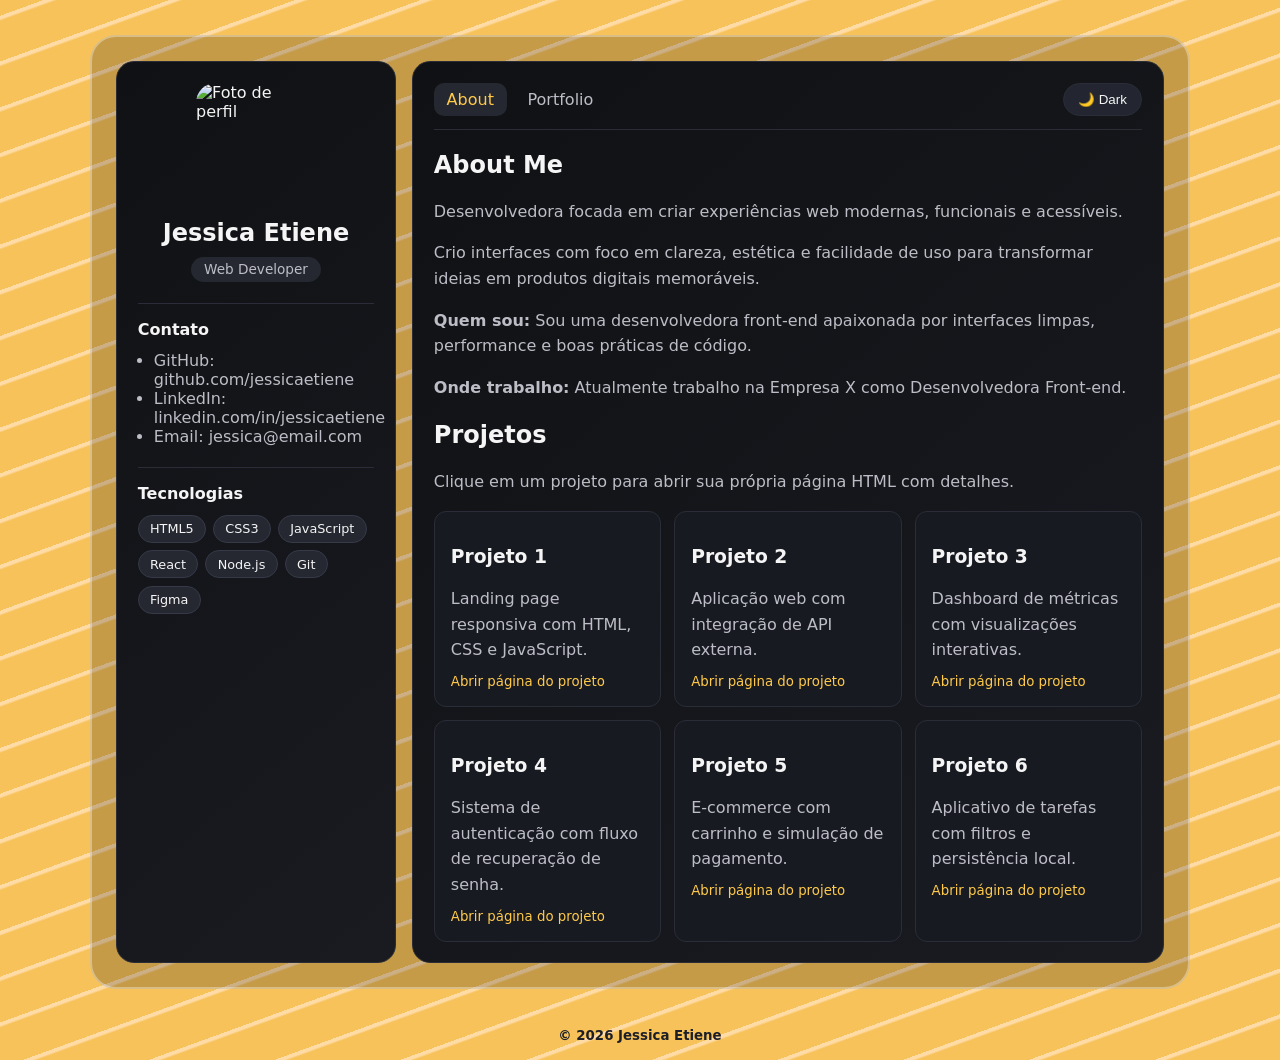
==== index.html @ 8d997193 "Atualiza layout do portfólio e cria páginas individuais de projetos" ====
<!DOCTYPE html>
<html lang="pt-BR">
  <head>
    <meta charset="UTF-8" />
    <meta name="viewport" content="width=device-width, initial-scale=1.0" />
    <title>Portfólio | Jessica Etiene</title>
    <link rel="stylesheet" href="styles.css" />
  </head>
  <body>
    <div class="page-shell">
      <aside class="sidebar card">
        <img id="fotoPerfil" class="avatar" src="" alt="Foto de perfil" />
        <h1 id="nome"></h1>
        <p class="role">Web Developer</p>

        <div class="sidebar-block">
          <h2>Contato</h2>
          <ul id="contatos" class="contact-list"></ul>
        </div>

        <div class="sidebar-block">
          <h2>Tecnologias</h2>
          <div id="badgesTecnologias" class="badges"></div>
        </div>
      </aside>

      <main class="content card">
        <header class="content-header">
          <nav>
            <a href="#sobre" class="nav-link active">About</a>
            <a href="#projetos" class="nav-link">Portfolio</a>
          </nav>
          <button id="themeToggle" class="theme-toggle" type="button" aria-label="Alternar tema">🌙 Dark</button>
        </header>

        <section id="sobre" class="section">
          <h2>About Me</h2>
          <p id="bio"></p>
          <p id="sobreTexto"></p>
          <p><strong>Quem sou:</strong> <span id="quemSou"></span></p>
          <p><strong>Onde trabalho:</strong> <span id="ondeTrabalho"></span></p>
        </section>

        <section id="projetos" class="section">
          <h2>Projetos</h2>
          <p>Clique em um projeto para abrir sua própria página HTML com detalhes.</p>
          <div id="listaProjetos" class="project-grid"></div>
        </section>
      </main>
    </div>

    <footer>
      <small>© <span id="ano"></span> <span id="assinatura"></span></small>
    </footer>

    <script src="script.js"></script>
  </body>
</html>
---- styles.css ----
:root {
  --bg: #f7c25a;
  --bg-lines: rgba(255, 153, 0, 0.35);
  --panel: #101114;
  --panel-2: #1a1b21;
  --text: #f5f5f5;
  --muted: #bdbdc7;
  --accent: #ffca4a;
  --border: #2a2d37;
}

body.dark {
  --bg: #0f1117;
  --bg-lines: rgba(255, 255, 255, 0.04);
}

* { box-sizing: border-box; }

body {
  margin: 0;
  font-family: Inter, system-ui, sans-serif;
  color: var(--text);
  background: repeating-linear-gradient(-20deg, var(--bg), var(--bg) 38px, var(--bg-lines) 40px, var(--bg-lines) 43px);
  min-height: 100vh;
}

.page-shell {
  width: min(1100px, 94%);
  margin: 2.2rem auto;
  padding: 1.5rem;
  border-radius: 26px;
  border: 2px solid rgba(255, 255, 255, 0.35);
  background: rgba(0, 0, 0, 0.2);
  display: grid;
  grid-template-columns: 280px 1fr;
  gap: 1rem;
}

.card { background: linear-gradient(140deg, var(--panel), var(--panel-2)); border: 1px solid var(--border); border-radius: 18px; }
.sidebar { padding: 1.3rem; }
.avatar { width: 120px; height: 120px; border-radius: 20px; object-fit: cover; display: block; margin: 0 auto 1rem; }
.sidebar h1 { margin: 0; text-align: center; }
.role { margin: .6rem auto 1rem; width: fit-content; padding: .3rem .8rem; border-radius: 999px; background: #252831; color: var(--muted); font-size: .85rem; }
.sidebar-block { margin-top: 1.3rem; padding-top: 1rem; border-top: 1px solid var(--border); }
.sidebar-block h2 { font-size: 1rem; margin: 0 0 .75rem; }
.contact-list { margin: 0; padding-left: 1rem; color: var(--muted); }
.badges { display: flex; flex-wrap: wrap; gap: .45rem; }
.badge { background: #252831; border: 1px solid #363948; border-radius: 999px; padding: .35rem .7rem; font-size: .8rem; }

.content { padding: 1.3rem; }
.content-header { display: flex; justify-content: space-between; align-items: center; padding-bottom: .8rem; border-bottom: 1px solid var(--border); }
nav { display: flex; gap: .5rem; }
.nav-link { color: var(--muted); text-decoration: none; padding: .45rem .8rem; border-radius: 10px; }
.nav-link.active, .nav-link:hover { background: #252831; color: var(--accent); }
.section { margin-top: 1.3rem; }
.section h2 { margin-top: 0; }
.section p { color: var(--muted); line-height: 1.6; }

.theme-toggle, .btn {
  border: 1px solid var(--border);
  background: #232630;
  color: var(--text);
  border-radius: 999px;
  padding: .5rem .9rem;
  cursor: pointer;
  text-decoration: none;
}

.project-grid { display: grid; grid-template-columns: repeat(auto-fit, minmax(210px, 1fr)); gap: .8rem; }
.project { display: block; padding: 1rem; border-radius: 12px; border: 1px solid var(--border); background: #181a22; text-decoration: none; color: var(--text); }
.project p { margin: .5rem 0; }
.project small { color: var(--accent); }
.project:hover { transform: translateY(-2px); border-color: #45495f; }

.project-page-wrapper { width: min(900px, 94%); margin: 2.2rem auto; }
.project-page { padding: 1.4rem; }
.project-page .top-actions { display: flex; justify-content: space-between; }

footer { text-align: center; color: #1d1f28; font-weight: 700; padding-bottom: 1rem; }
body.dark footer { color: var(--muted); }

@media (max-width: 860px) {
  .page-shell { grid-template-columns: 1fr; }
}
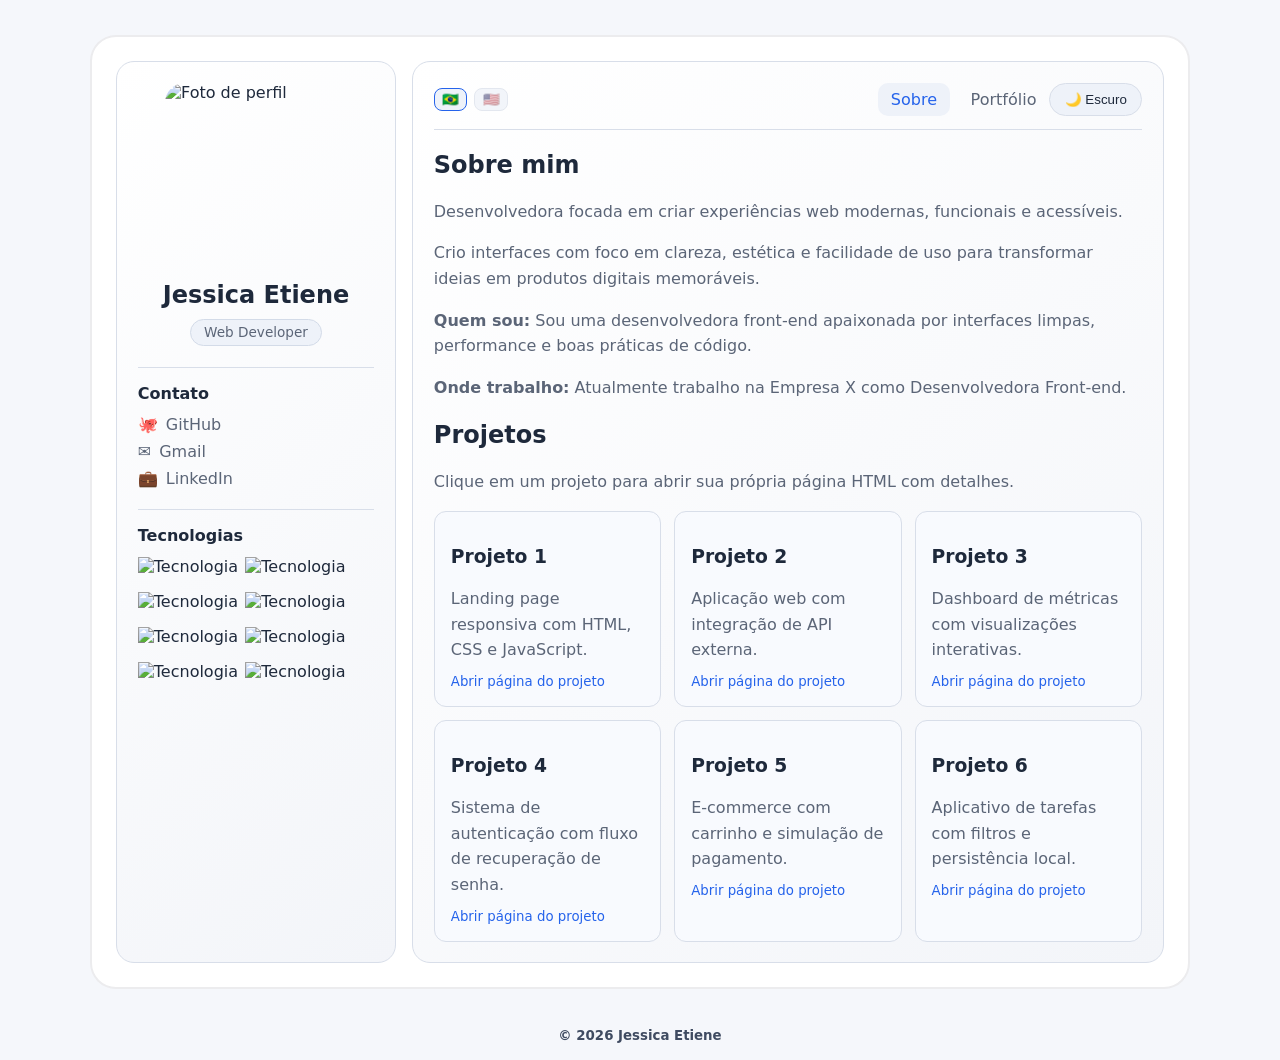
==== commit dfd69b13: "Atualiza perfil com i18n, contatos com ícones e novas badges" ====
--- a/index.html
+++ b/index.html
@@ -14,21 +14,25 @@
         <p class="role">Web Developer</p>
 
         <div class="sidebar-block">
-          <h2>Contato</h2>
+          <h2 id="contatoTitulo">Contato</h2>
           <ul id="contatos" class="contact-list"></ul>
         </div>
 
         <div class="sidebar-block">
-          <h2>Tecnologias</h2>
+          <h2 id="tecnologiasTitulo">Tecnologias</h2>
           <div id="badgesTecnologias" class="badges"></div>
         </div>
       </aside>
 
       <main class="content card">
         <header class="content-header">
+          <div class="header-right">
+            <button class="lang-btn" data-lang="pt" type="button" aria-label="Português">🇧🇷</button>
+            <button class="lang-btn" data-lang="en" type="button" aria-label="English">🇺🇸</button>
+          </div>
           <nav>
-            <a href="#sobre" class="nav-link active">About</a>
-            <a href="#projetos" class="nav-link">Portfolio</a>
+            <a href="#sobre" id="navSobre" class="nav-link active">About</a>
+            <a href="#projetos" id="navPortfolio" class="nav-link">Portfolio</a>
           </nav>
           <button id="themeToggle" class="theme-toggle" type="button" aria-label="Alternar tema">🌙 Dark</button>
         </header>
@@ -37,13 +41,13 @@
           <h2>About Me</h2>
           <p id="bio"></p>
           <p id="sobreTexto"></p>
-          <p><strong>Quem sou:</strong> <span id="quemSou"></span></p>
-          <p><strong>Onde trabalho:</strong> <span id="ondeTrabalho"></span></p>
+          <p><strong id="quemSouLabel">Quem sou:</strong> <span id="quemSou"></span></p>
+          <p><strong id="ondeTrabalhoLabel">Onde trabalho:</strong> <span id="ondeTrabalho"></span></p>
         </section>
 
         <section id="projetos" class="section">
           <h2>Projetos</h2>
-          <p>Clique em um projeto para abrir sua própria página HTML com detalhes.</p>
+          <p id="projetosHint">Clique em um projeto para abrir sua própria página HTML com detalhes.</p>
           <div id="listaProjetos" class="project-grid"></div>
         </section>
       </main>
--- a/styles.css
+++ b/styles.css
@@ -1,84 +1,55 @@
 :root {
-  --bg: #f7c25a;
-  --bg-lines: rgba(255, 153, 0, 0.35);
-  --panel: #101114;
-  --panel-2: #1a1b21;
-  --text: #f5f5f5;
-  --muted: #bdbdc7;
-  --accent: #ffca4a;
-  --border: #2a2d37;
+  --bg: #f5f7fb;
+  --bg-lines: transparent;
+  --page-shell-border: rgba(15, 23, 42, 0.08);
+  --page-shell-bg: rgba(255, 255, 255, 0.92);
+  --panel: #ffffff;
+  --panel-2: #f3f5f9;
+  --text: #1e293b;
+  --muted: #5b6577;
+  --accent: #2563eb;
+  --border: #d8dee9;
+  --chip-bg: #eef2f9;
+  --chip-border: #d3dbe8;
+  --surface-strong: #f8fafe;
+  --footer: #3f4b61;
 }
-
-body.dark {
-  --bg: #0f1117;
-  --bg-lines: rgba(255, 255, 255, 0.04);
-}
-
+body.dark { --bg: #1e1f29; --bg-lines: transparent; --page-shell-border: rgba(189, 147, 249, 0.35); --page-shell-bg: rgba(20, 21, 32, 0.88); --panel: #282a36; --panel-2: #21222c; --text: #f8f8f2; --muted: #c8c9d4; --accent: #bd93f9; --border: #44475a; --chip-bg: #343746; --chip-border: #4f5369; --surface-strong: #1f202b; --footer: #a9acbf; }
 * { box-sizing: border-box; }
-
-body {
-  margin: 0;
-  font-family: Inter, system-ui, sans-serif;
-  color: var(--text);
-  background: repeating-linear-gradient(-20deg, var(--bg), var(--bg) 38px, var(--bg-lines) 40px, var(--bg-lines) 43px);
-  min-height: 100vh;
-}
-
-.page-shell {
-  width: min(1100px, 94%);
-  margin: 2.2rem auto;
-  padding: 1.5rem;
-  border-radius: 26px;
-  border: 2px solid rgba(255, 255, 255, 0.35);
-  background: rgba(0, 0, 0, 0.2);
-  display: grid;
-  grid-template-columns: 280px 1fr;
-  gap: 1rem;
-}
-
+body { margin: 0; font-family: Inter, system-ui, sans-serif; color: var(--text); background: var(--bg); min-height: 100vh; }
+.page-shell { width: min(1100px, 94%); margin: 2.2rem auto; padding: 1.5rem; border-radius: 26px; border: 2px solid var(--page-shell-border); background: var(--page-shell-bg); display: grid; grid-template-columns: 280px 1fr; gap: 1rem; }
 .card { background: linear-gradient(140deg, var(--panel), var(--panel-2)); border: 1px solid var(--border); border-radius: 18px; }
 .sidebar { padding: 1.3rem; }
-.avatar { width: 120px; height: 120px; border-radius: 20px; object-fit: cover; display: block; margin: 0 auto 1rem; }
+.avatar { width: 182px; height: 182px; border-radius: 20px; object-fit: cover; display: block; margin: 0 auto 1rem; }
 .sidebar h1 { margin: 0; text-align: center; }
-.role { margin: .6rem auto 1rem; width: fit-content; padding: .3rem .8rem; border-radius: 999px; background: #252831; color: var(--muted); font-size: .85rem; }
+.role { margin: .6rem auto 1rem; width: fit-content; padding: .3rem .8rem; border-radius: 999px; background: var(--chip-bg); color: var(--muted); font-size: .85rem; border: 1px solid var(--chip-border); }
 .sidebar-block { margin-top: 1.3rem; padding-top: 1rem; border-top: 1px solid var(--border); }
 .sidebar-block h2 { font-size: 1rem; margin: 0 0 .75rem; }
-.contact-list { margin: 0; padding-left: 1rem; color: var(--muted); }
+.contact-list { margin: 0; padding-left: 0; list-style: none; color: var(--muted); }
+.contact-list li { margin-bottom: .5rem; }
+.contact-list a { color: var(--muted); text-decoration: none; display: inline-flex; align-items: center; gap: .5rem; }
+.contact-list a:hover { color: var(--accent); }
 .badges { display: flex; flex-wrap: wrap; gap: .45rem; }
-.badge { background: #252831; border: 1px solid #363948; border-radius: 999px; padding: .35rem .7rem; font-size: .8rem; }
-
+.tech-badge { height: 28px; }
 .content { padding: 1.3rem; }
 .content-header { display: flex; justify-content: space-between; align-items: center; padding-bottom: .8rem; border-bottom: 1px solid var(--border); }
-nav { display: flex; gap: .5rem; }
+.header-right { display: flex; gap: .45rem; margin-right: auto; }
+.lang-btn { border: 1px solid var(--border); background: var(--chip-bg); border-radius: 8px; padding: .2rem .45rem; cursor: pointer; opacity: .7; }
+.lang-btn.active { opacity: 1; border-color: var(--accent); }
+nav { display: flex; gap: .5rem; margin-left: 1rem; }
 .nav-link { color: var(--muted); text-decoration: none; padding: .45rem .8rem; border-radius: 10px; }
-.nav-link.active, .nav-link:hover { background: #252831; color: var(--accent); }
+.nav-link.active, .nav-link:hover { background: var(--chip-bg); color: var(--accent); }
 .section { margin-top: 1.3rem; }
 .section h2 { margin-top: 0; }
 .section p { color: var(--muted); line-height: 1.6; }
-
-.theme-toggle, .btn {
-  border: 1px solid var(--border);
-  background: #232630;
-  color: var(--text);
-  border-radius: 999px;
-  padding: .5rem .9rem;
-  cursor: pointer;
-  text-decoration: none;
-}
-
+.theme-toggle, .btn { border: 1px solid var(--border); background: var(--chip-bg); color: var(--text); border-radius: 999px; padding: .5rem .9rem; cursor: pointer; text-decoration: none; }
 .project-grid { display: grid; grid-template-columns: repeat(auto-fit, minmax(210px, 1fr)); gap: .8rem; }
-.project { display: block; padding: 1rem; border-radius: 12px; border: 1px solid var(--border); background: #181a22; text-decoration: none; color: var(--text); }
+.project { display: block; padding: 1rem; border-radius: 12px; border: 1px solid var(--border); background: var(--surface-strong); text-decoration: none; color: var(--text); }
 .project p { margin: .5rem 0; }
 .project small { color: var(--accent); }
-.project:hover { transform: translateY(-2px); border-color: #45495f; }
-
+.project:hover { transform: translateY(-2px); border-color: var(--accent); }
 .project-page-wrapper { width: min(900px, 94%); margin: 2.2rem auto; }
 .project-page { padding: 1.4rem; }
 .project-page .top-actions { display: flex; justify-content: space-between; }
-
-footer { text-align: center; color: #1d1f28; font-weight: 700; padding-bottom: 1rem; }
-body.dark footer { color: var(--muted); }
-
-@media (max-width: 860px) {
-  .page-shell { grid-template-columns: 1fr; }
-}
+footer { text-align: center; color: var(--footer); font-weight: 700; padding-bottom: 1rem; }
+@media (max-width: 860px) { .page-shell { grid-template-columns: 1fr; } .content-header { flex-wrap: wrap; gap: .6rem; } nav { margin-left: 0; } }
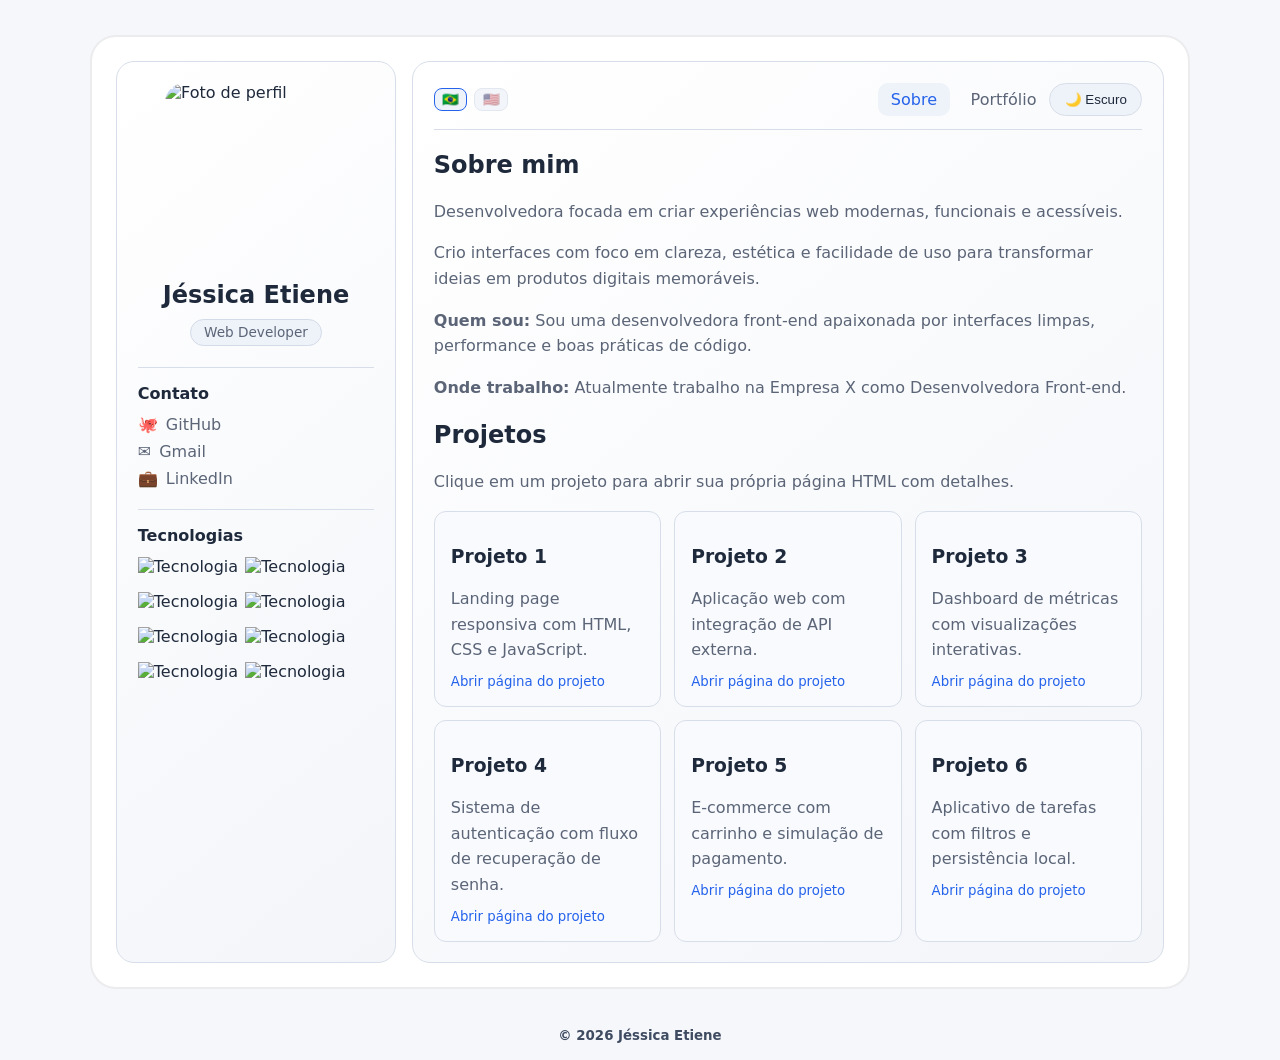
==== commit 0e8d6723: "Atualiza nome para Jéssica Etiene" ====
--- a/index.html
+++ b/index.html
@@ -3,7 +3,7 @@
   <head>
     <meta charset="UTF-8" />
     <meta name="viewport" content="width=device-width, initial-scale=1.0" />
-    <title>Portfólio | Jessica Etiene</title>
+    <title>Portfólio | Jéssica Etiene</title>
     <link rel="stylesheet" href="styles.css" />
   </head>
   <body>
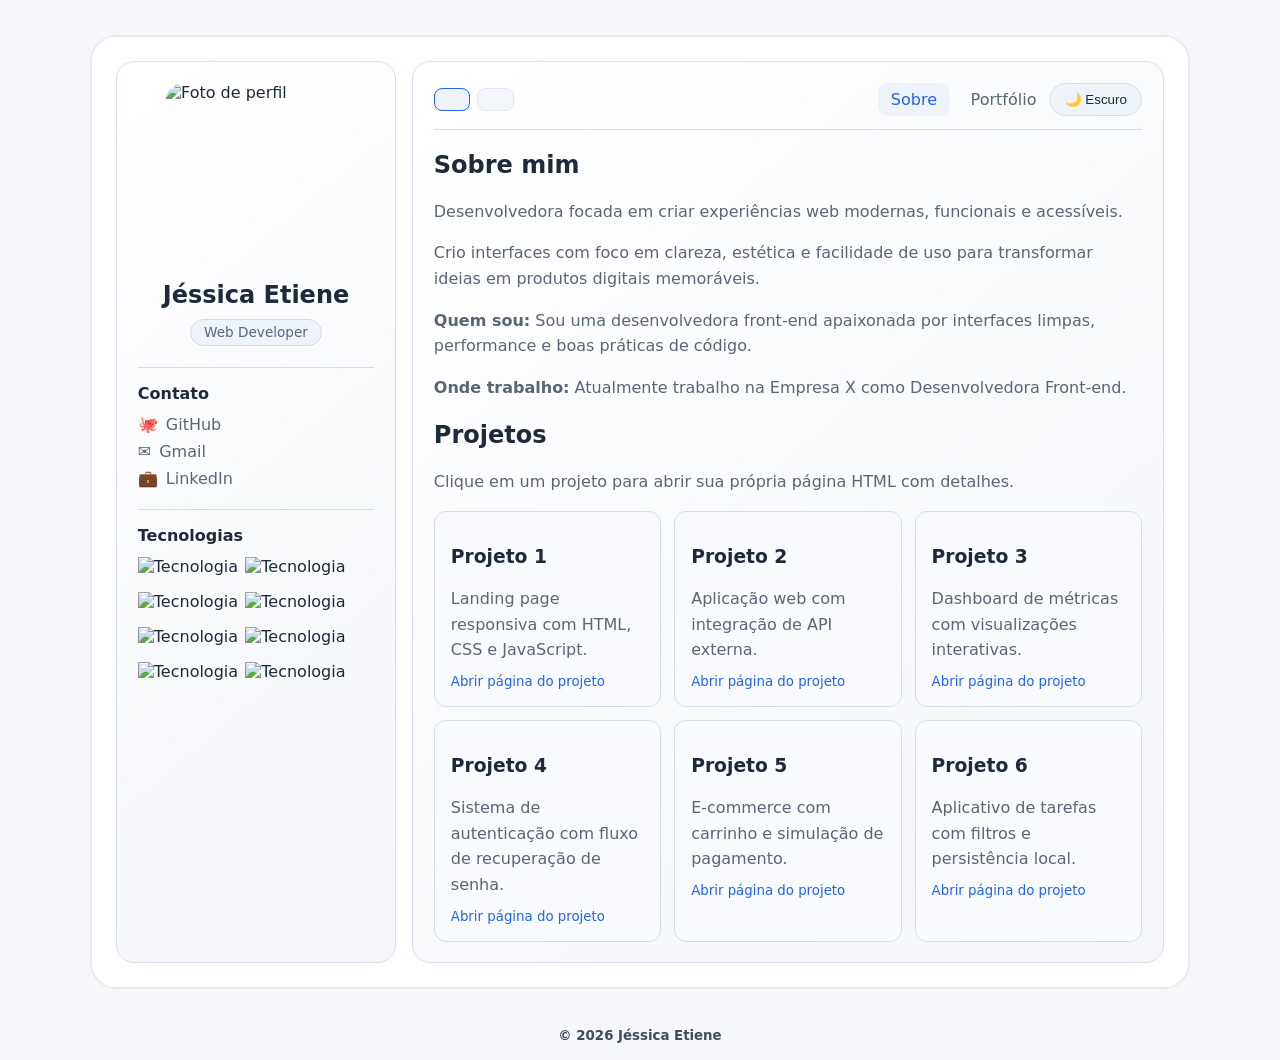
==== commit a3c3914e: "Substitui botões de idioma por ícones de bandeira" ====
--- a/index.html
+++ b/index.html
@@ -27,8 +27,12 @@
       <main class="content card">
         <header class="content-header">
           <div class="header-right">
-            <button class="lang-btn" data-lang="pt" type="button" aria-label="Português">🇧🇷</button>
-            <button class="lang-btn" data-lang="en" type="button" aria-label="English">🇺🇸</button>
+            <button class="lang-btn" data-lang="pt" type="button" aria-label="Português">
+              <img src="https://flagcdn.com/w20/br.png" srcset="https://flagcdn.com/w40/br.png 2x" alt="" aria-hidden="true" />
+            </button>
+            <button class="lang-btn" data-lang="en" type="button" aria-label="English">
+              <img src="https://flagcdn.com/w20/us.png" srcset="https://flagcdn.com/w40/us.png 2x" alt="" aria-hidden="true" />
+            </button>
           </div>
           <nav>
             <a href="#sobre" id="navSobre" class="nav-link active">About</a>
--- a/styles.css
+++ b/styles.css
@@ -36,6 +36,8 @@
 .header-right { display: flex; gap: .45rem; margin-right: auto; }
 .lang-btn { border: 1px solid var(--border); background: var(--chip-bg); border-radius: 8px; padding: .2rem .45rem; cursor: pointer; opacity: .7; }
 .lang-btn.active { opacity: 1; border-color: var(--accent); }
+.lang-btn img { display: block; width: 20px; height: 14px; border-radius: 2px; }
+
 nav { display: flex; gap: .5rem; margin-left: 1rem; }
 .nav-link { color: var(--muted); text-decoration: none; padding: .45rem .8rem; border-radius: 10px; }
 .nav-link.active, .nav-link:hover { background: var(--chip-bg); color: var(--accent); }
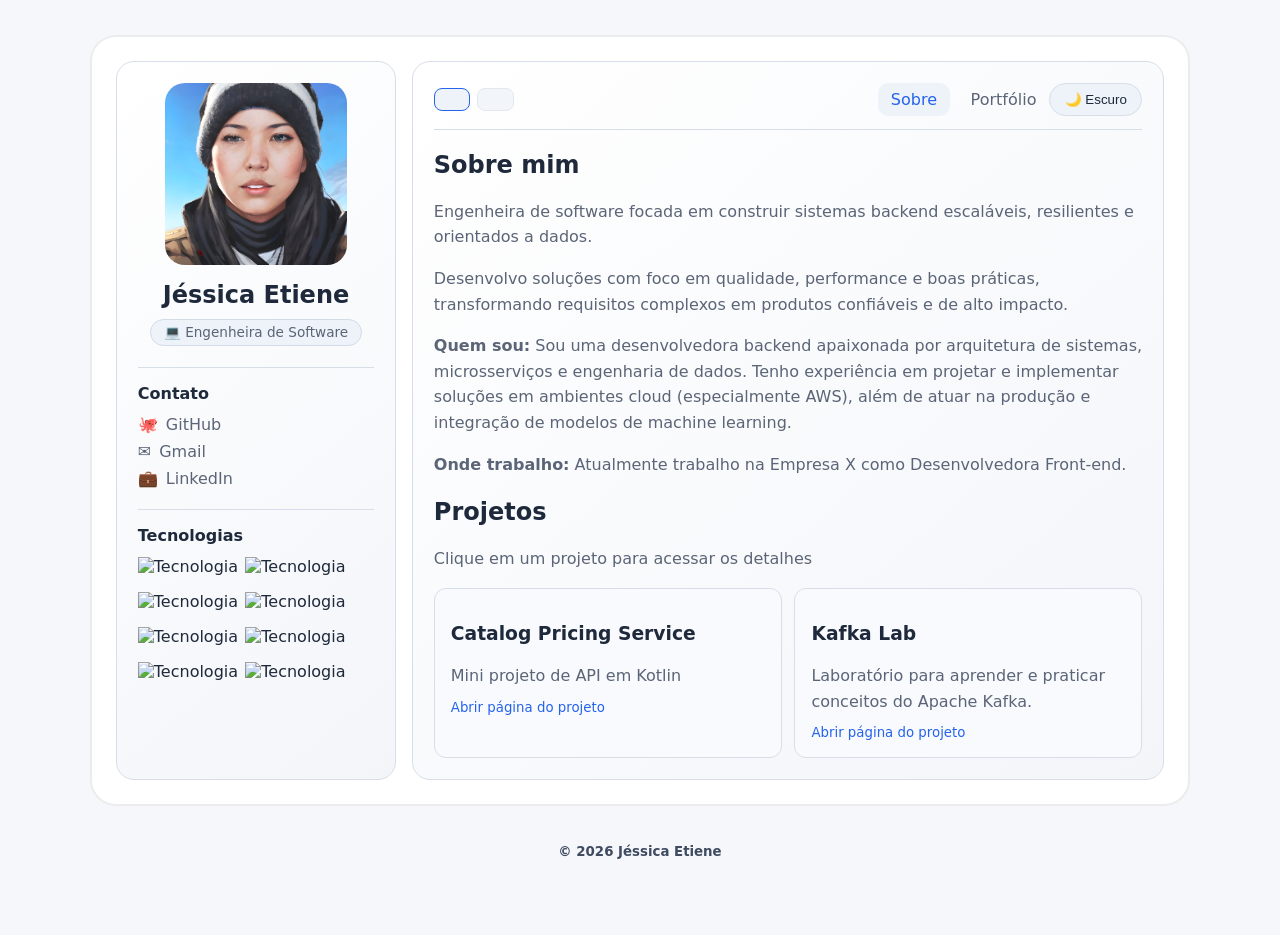
==== commit 577fa4c3: "Ajusta lista de projetos" ====
--- a/index.html
+++ b/index.html
@@ -11,7 +11,7 @@
       <aside class="sidebar card">
         <img id="fotoPerfil" class="avatar" src="" alt="Foto de perfil" />
         <h1 id="nome"></h1>
-        <p class="role">Web Developer</p>
+        <p class="role">Software Engineer | Data Engineer</p>
 
         <div class="sidebar-block">
           <h2 id="contatoTitulo">Contato</h2>
@@ -51,7 +51,7 @@
 
         <section id="projetos" class="section">
           <h2>Projetos</h2>
-          <p id="projetosHint">Clique em um projeto para abrir sua própria página HTML com detalhes.</p>
+          <p id="projetosHint">Clique em um projeto para acessar os detalhes.</p>
           <div id="listaProjetos" class="project-grid"></div>
         </section>
       </main>
--- a/styles.css
+++ b/styles.css
@@ -55,3 +55,12 @@
 .project-page .top-actions { display: flex; justify-content: space-between; }
 footer { text-align: center; color: var(--footer); font-weight: 700; padding-bottom: 1rem; }
 @media (max-width: 860px) { .page-shell { grid-template-columns: 1fr; } .content-header { flex-wrap: wrap; gap: .6rem; } nav { margin-left: 0; } }
+
+.project-page-header { display: flex; align-items: center; justify-content: space-between; gap: 1rem; }
+.kafka-logo { width: min(240px, 42vw); height: auto; color: #201b22; opacity: .9; flex-shrink: 0; }
+body.dark .kafka-logo { color: #f1edf6; opacity: .88; }
+.repo-link { display: inline-flex; align-items: center; gap: .5rem; color: #4c1d95; font-weight: 600; text-underline-offset: 3px; }
+.repo-link:hover { color: var(--accent); }
+.repo-icon { width: 18px; height: 18px; }
+body.dark .repo-link { color: #d8b4fe; }
+body.dark .repo-link:hover { color: #f5d0fe; }
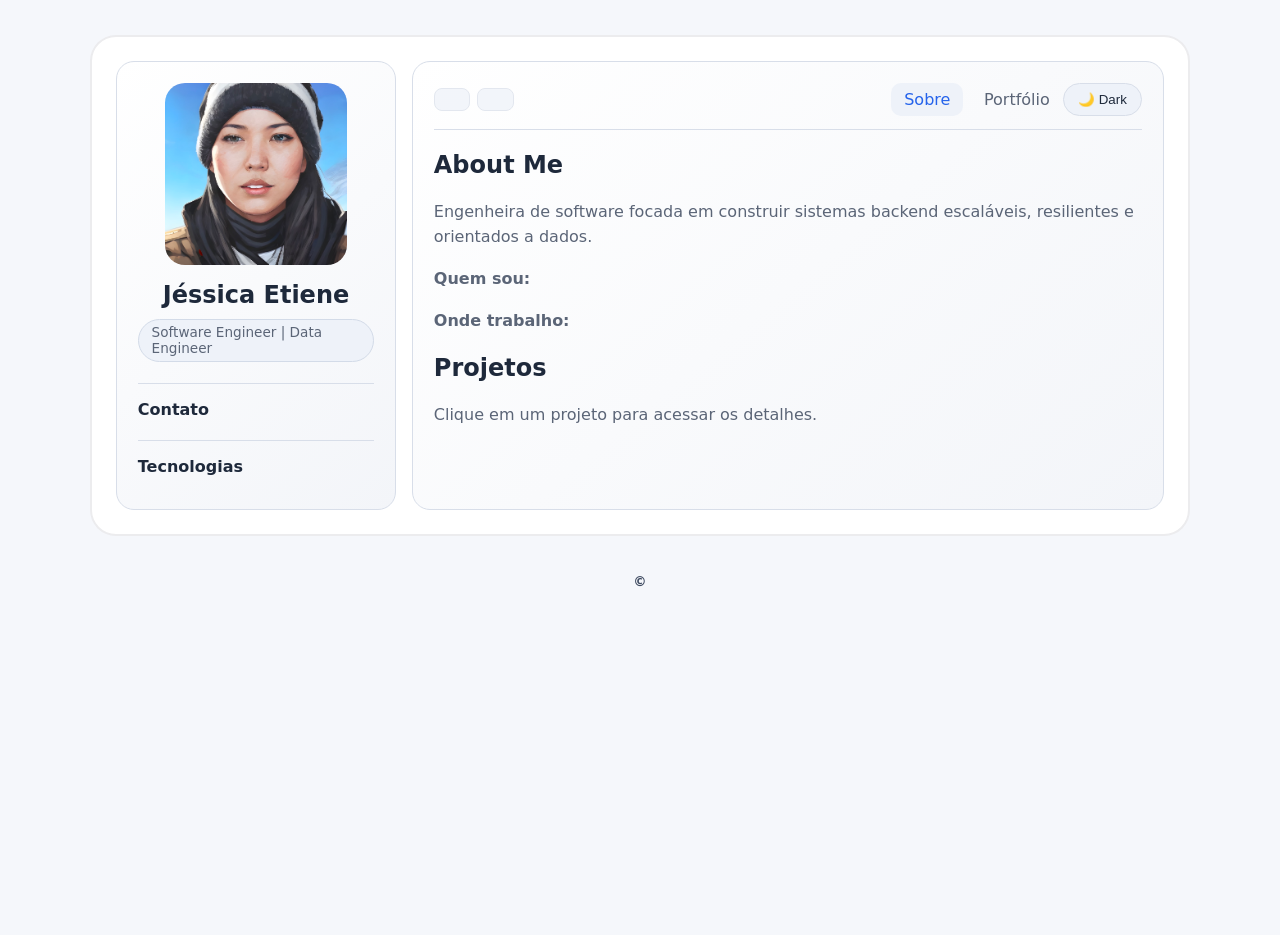
==== commit 900cbba1: "Refactor JS by page and project with bilingual content" ====
--- a/index.html
+++ b/index.html
@@ -61,6 +61,7 @@
       <small>© <span id="ano"></span> <span id="assinatura"></span></small>
     </footer>
 
-    <script src="script.js"></script>
+    <script src="assets/js/site-data.js"></script>
+    <script src="assets/js/home.js"></script>
   </body>
 </html>
--- a/styles.css
+++ b/styles.css
@@ -1,66 +1 @@
-:root {
-  --bg: #f5f7fb;
-  --bg-lines: transparent;
-  --page-shell-border: rgba(15, 23, 42, 0.08);
-  --page-shell-bg: rgba(255, 255, 255, 0.92);
-  --panel: #ffffff;
-  --panel-2: #f3f5f9;
-  --text: #1e293b;
-  --muted: #5b6577;
-  --accent: #2563eb;
-  --border: #d8dee9;
-  --chip-bg: #eef2f9;
-  --chip-border: #d3dbe8;
-  --surface-strong: #f8fafe;
-  --footer: #3f4b61;
-}
-body.dark { --bg: #1e1f29; --bg-lines: transparent; --page-shell-border: rgba(189, 147, 249, 0.35); --page-shell-bg: rgba(20, 21, 32, 0.88); --panel: #282a36; --panel-2: #21222c; --text: #f8f8f2; --muted: #c8c9d4; --accent: #bd93f9; --border: #44475a; --chip-bg: #343746; --chip-border: #4f5369; --surface-strong: #1f202b; --footer: #a9acbf; }
-* { box-sizing: border-box; }
-body { margin: 0; font-family: Inter, system-ui, sans-serif; color: var(--text); background: var(--bg); min-height: 100vh; }
-.page-shell { width: min(1100px, 94%); margin: 2.2rem auto; padding: 1.5rem; border-radius: 26px; border: 2px solid var(--page-shell-border); background: var(--page-shell-bg); display: grid; grid-template-columns: 280px 1fr; gap: 1rem; }
-.card { background: linear-gradient(140deg, var(--panel), var(--panel-2)); border: 1px solid var(--border); border-radius: 18px; }
-.sidebar { padding: 1.3rem; }
-.avatar { width: 182px; height: 182px; border-radius: 20px; object-fit: cover; display: block; margin: 0 auto 1rem; }
-.sidebar h1 { margin: 0; text-align: center; }
-.role { margin: .6rem auto 1rem; width: fit-content; padding: .3rem .8rem; border-radius: 999px; background: var(--chip-bg); color: var(--muted); font-size: .85rem; border: 1px solid var(--chip-border); }
-.sidebar-block { margin-top: 1.3rem; padding-top: 1rem; border-top: 1px solid var(--border); }
-.sidebar-block h2 { font-size: 1rem; margin: 0 0 .75rem; }
-.contact-list { margin: 0; padding-left: 0; list-style: none; color: var(--muted); }
-.contact-list li { margin-bottom: .5rem; }
-.contact-list a { color: var(--muted); text-decoration: none; display: inline-flex; align-items: center; gap: .5rem; }
-.contact-list a:hover { color: var(--accent); }
-.badges { display: flex; flex-wrap: wrap; gap: .45rem; }
-.tech-badge { height: 28px; }
-.content { padding: 1.3rem; }
-.content-header { display: flex; justify-content: space-between; align-items: center; padding-bottom: .8rem; border-bottom: 1px solid var(--border); }
-.header-right { display: flex; gap: .45rem; margin-right: auto; }
-.lang-btn { border: 1px solid var(--border); background: var(--chip-bg); border-radius: 8px; padding: .2rem .45rem; cursor: pointer; opacity: .7; }
-.lang-btn.active { opacity: 1; border-color: var(--accent); }
-.lang-btn img { display: block; width: 20px; height: 14px; border-radius: 2px; }
-
-nav { display: flex; gap: .5rem; margin-left: 1rem; }
-.nav-link { color: var(--muted); text-decoration: none; padding: .45rem .8rem; border-radius: 10px; }
-.nav-link.active, .nav-link:hover { background: var(--chip-bg); color: var(--accent); }
-.section { margin-top: 1.3rem; }
-.section h2 { margin-top: 0; }
-.section p { color: var(--muted); line-height: 1.6; }
-.theme-toggle, .btn { border: 1px solid var(--border); background: var(--chip-bg); color: var(--text); border-radius: 999px; padding: .5rem .9rem; cursor: pointer; text-decoration: none; }
-.project-grid { display: grid; grid-template-columns: repeat(auto-fit, minmax(210px, 1fr)); gap: .8rem; }
-.project { display: block; padding: 1rem; border-radius: 12px; border: 1px solid var(--border); background: var(--surface-strong); text-decoration: none; color: var(--text); }
-.project p { margin: .5rem 0; }
-.project small { color: var(--accent); }
-.project:hover { transform: translateY(-2px); border-color: var(--accent); }
-.project-page-wrapper { width: min(900px, 94%); margin: 2.2rem auto; }
-.project-page { padding: 1.4rem; }
-.project-page .top-actions { display: flex; justify-content: space-between; }
-footer { text-align: center; color: var(--footer); font-weight: 700; padding-bottom: 1rem; }
-@media (max-width: 860px) { .page-shell { grid-template-columns: 1fr; } .content-header { flex-wrap: wrap; gap: .6rem; } nav { margin-left: 0; } }
-
-.project-page-header { display: flex; align-items: center; justify-content: space-between; gap: 1rem; }
-.kafka-logo { width: min(240px, 42vw); height: auto; color: #201b22; opacity: .9; flex-shrink: 0; }
-body.dark .kafka-logo { color: #f1edf6; opacity: .88; }
-.repo-link { display: inline-flex; align-items: center; gap: .5rem; color: #4c1d95; font-weight: 600; text-underline-offset: 3px; }
-.repo-link:hover { color: var(--accent); }
-.repo-icon { width: 18px; height: 18px; }
-body.dark .repo-link { color: #d8b4fe; }
-body.dark .repo-link:hover { color: #f5d0fe; }
+@import url('./assets/css/styles.css');
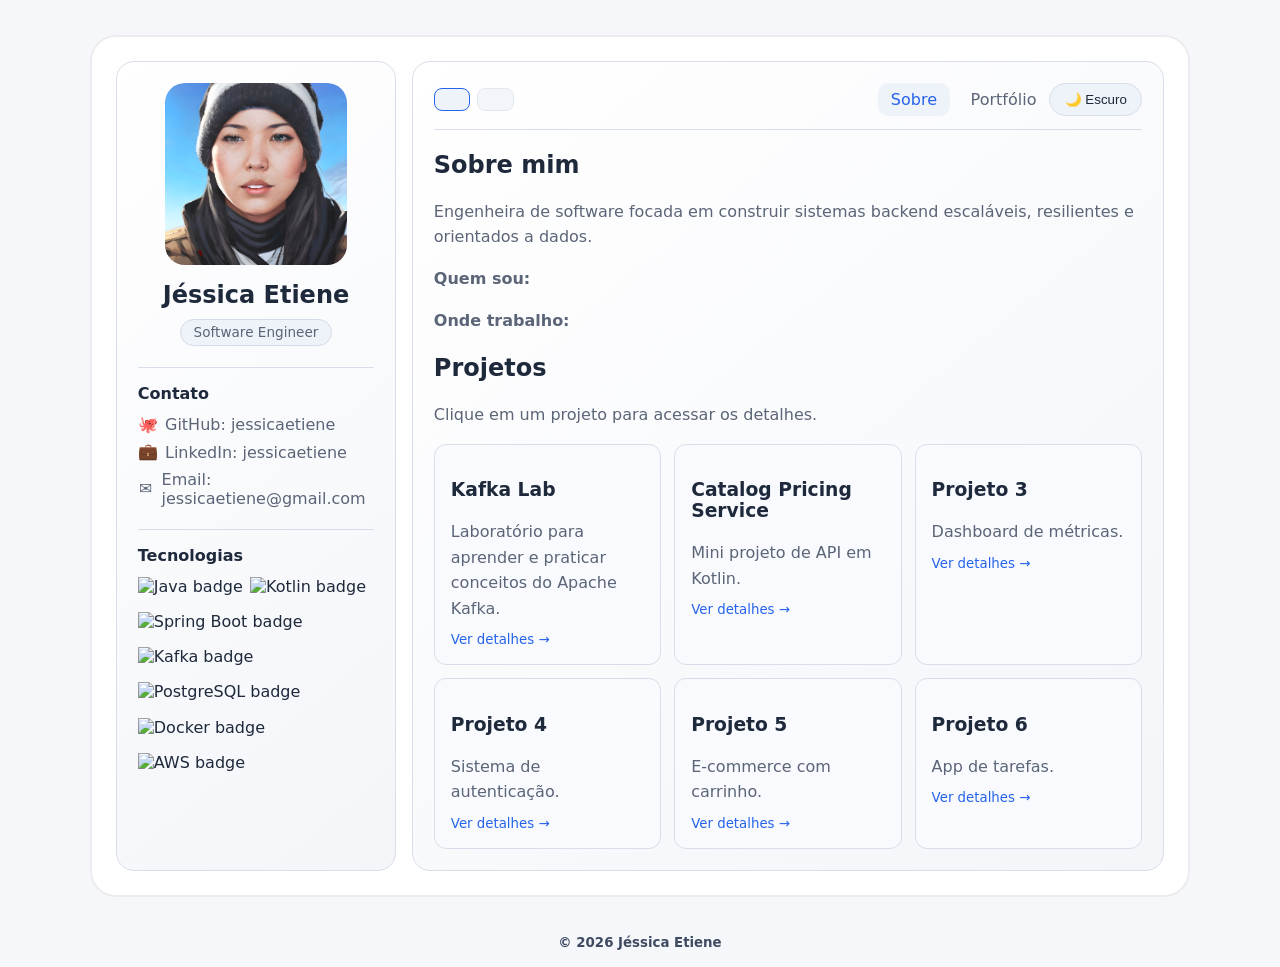
==== commit 88a2a824: "Restore profile role label, contact icons, and technology badges" ====
--- a/index.html
+++ b/index.html
@@ -11,7 +11,7 @@
       <aside class="sidebar card">
         <img id="fotoPerfil" class="avatar" src="" alt="Foto de perfil" />
         <h1 id="nome"></h1>
-        <p class="role">Software Engineer | Data Engineer</p>
+        <p id="roleLabel" class="role">Software Engineer</p>
 
         <div class="sidebar-block">
           <h2 id="contatoTitulo">Contato</h2>
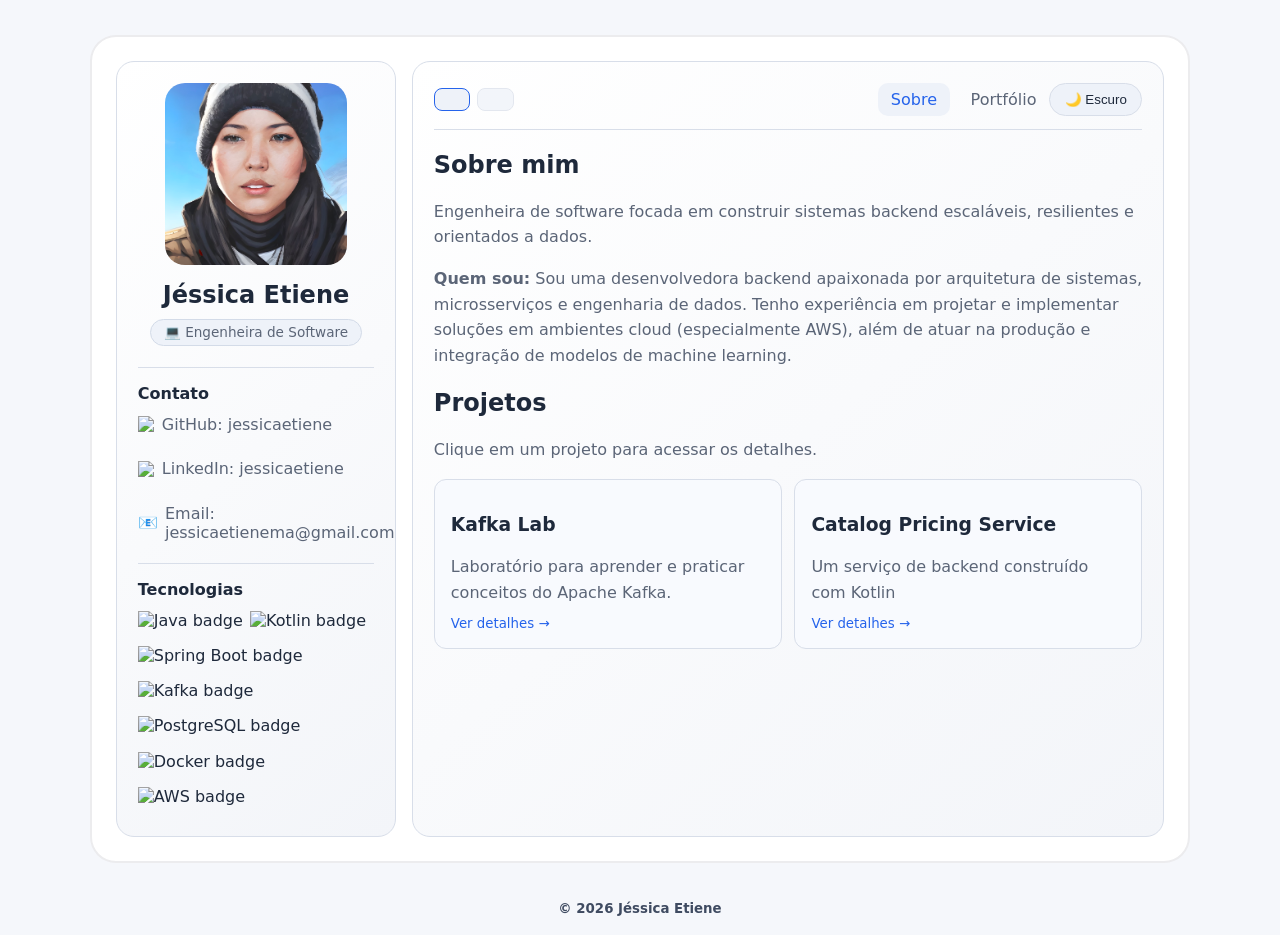
==== commit d032881b: "remove localizacao e trabalho" ====
--- a/index.html
+++ b/index.html
@@ -46,7 +46,7 @@
           <p id="bio"></p>
           <p id="sobreTexto"></p>
           <p><strong id="quemSouLabel">Quem sou:</strong> <span id="quemSou"></span></p>
-          <p><strong id="ondeTrabalhoLabel">Onde trabalho:</strong> <span id="ondeTrabalho"></span></p>
+          <!-- <p><strong id="ondeTrabalhoLabel">Onde trabalho:</strong> <span id="ondeTrabalho"></span></p> -->
         </section>
 
         <section id="projetos" class="section">
